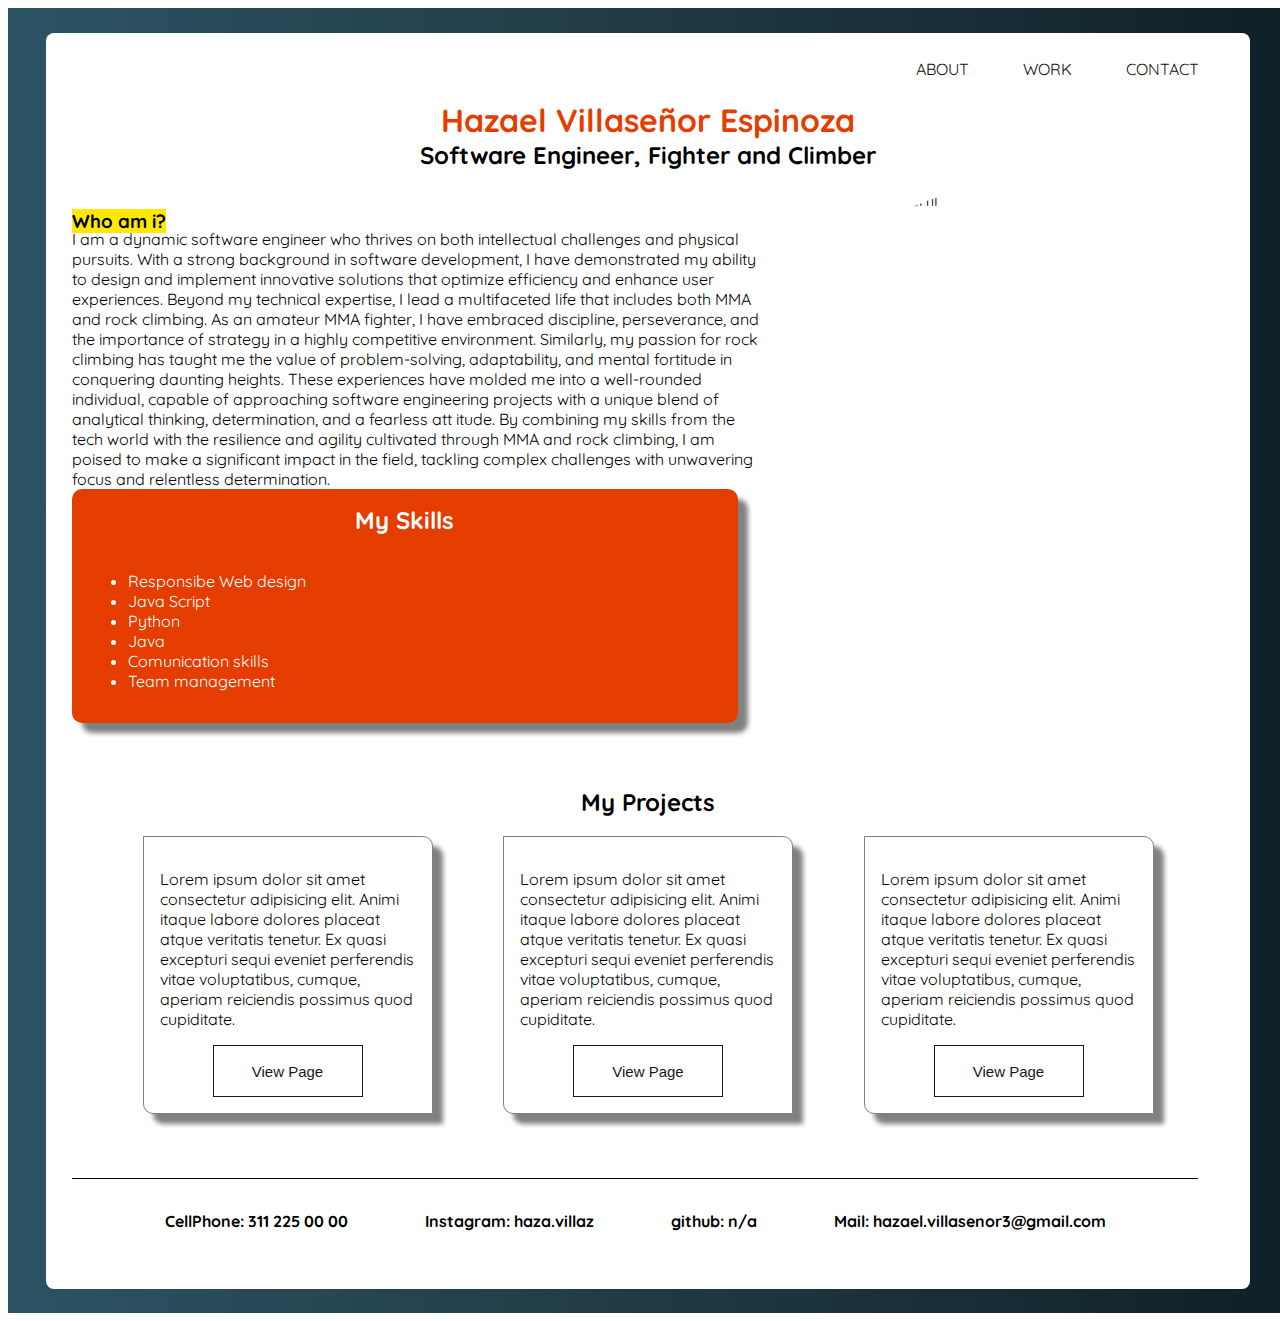
==== index.html @ 08d41eda "Add files via upload" ====
<!DOCTYPE html>
<html lang="en">
<head>
    <meta charset="UTF-8">
    <meta http-equiv="X-UA-Compatible" content="IE=edge">
    <meta name="viewport" content="width=device-width, initial-scale=1.0">
    <link rel="stylesheet" href="https://necolas.github.io/normalize.css/8.0.1/normalize.css">
    <link rel="preconnect" href="https://fonts.googleapis.com">
    <link rel="preconnect" href="https://fonts.gstatic.com" crossorigin>
    <link href="https://fonts.googleapis.com/css2?family=Quicksand:wght@300&display=swap" rel="stylesheet">
    <link rel="stylesheet" href="main.css">
    <title>Hazael Villaseñor</title>
</head>
<body>
    <div class="container">
        <div class="content">
            <div class="header">
                <div class="menu">
                  <a href="#About" class="link">
                    <div class="title">About</div>
                    <div class="bar"></div>
                  </a>
                  <a href="#Projects" class="link">
                    <div class="title">Work</div>
                    <div class="bar"></div>
                  </a>
                  <a href="#contact" class="link">
                    <div class="title">Contact</div>
                    <div class="bar"></div>
                  </a>
                </div>
              </div>
            <h1>Hazael Villaseñor Espinoza</h1>
            <h2>Software Engineer, Fighter and Climber</h2>
        <div class="text_container">
                <h3>Who am i?</h3>  
            <p id="intro">I am a dynamic software engineer who thrives on 
                both intellectual challenges and physical pursuits. 
                With a strong background in software development, I 
                have demonstrated my ability to design and implement 
                innovative solutions that optimize efficiency and enhance
                user experiences. Beyond my technical expertise, I lead a 
                multifaceted life that includes both MMA and rock climbing. 
                As an amateur MMA fighter, I have embraced discipline, perseverance,
                and the importance of strategy in a highly competitive environment. 
                Similarly, my passion for rock climbing has taught me the value of 
                problem-solving, adaptability, and mental fortitude in conquering 
                daunting heights. These experiences have molded me into a well-rounded 
                individual, capable of approaching software engineering projects with a
                unique blend of analytical thinking, determination, and a fearless att
                itude. By combining my skills from the tech world with the
                resilience and agility cultivated through MMA and rock climbing,
                I am poised to make a significant impact in the field, tackling
                complex challenges with unwavering focus and relentless determination.
            </p>
            <img src="assets/images/PROFILE.jpeg" alt="foto de perfil" class="foto_perfil">
        </div> 
            <section id="skills">
                <h2>My Skills</h2>
                <ul>
                    <li>Responsibe Web design</li>
                    <li>Java Script</li>
                    <li>Python</li>
                    <li>Java</li>
                    <li>Comunication skills</li>
                    <li>Team management</li>
                </ul>
            </section>
            <section id="Projects">
                <h2>My Projects</h2>
                <div id="divProjects">
                <div class="project_obj">
                    <p>Lorem ipsum dolor sit amet consectetur adipisicing elit. Animi itaque labore dolores placeat atque veritatis tenetur. Ex quasi excepturi sequi eveniet perferendis vitae voluptatibus, cumque, aperiam reiciendis possimus quod cupiditate.</p>
                    <a href="">
                        <button class="button-57" role="button"><span class="text">View Page</span><span>View Page</span></button>
                    </a>
                </div>   
                <div class="project_obj">
                    <p>Lorem ipsum dolor sit amet consectetur adipisicing elit. Animi itaque labore dolores placeat atque veritatis tenetur. Ex quasi excepturi sequi eveniet perferendis vitae voluptatibus, cumque, aperiam reiciendis possimus quod cupiditate.</p>
                    <a href="">
                        <button class="button-57" role="button"><span class="text">View Page</span><span>View Page</span></button>
                    </a>
                </div> 
                <div class="project_obj">
                    <p>Lorem ipsum dolor sit amet consectetur adipisicing elit. Animi itaque labore dolores placeat atque veritatis tenetur. Ex quasi excepturi sequi eveniet perferendis vitae voluptatibus, cumque, aperiam reiciendis possimus quod cupiditate.</p>
                    <a href="">
                        <button class="button-57" role="button"><span class="text">View Page</span><span>View Page</span></button>
                    </a>
                </div>
            </div>     
            </section>
            <section id="contact">
                    <b><p>CellPhone: 311 225 00 00</p></b>
                    <b><p>Instagram: haza.villaz</p></b>
                    <b><p>github: n/a</p></b> 
                    <b><p>Mail: hazael.villasenor3@gmail.com </p></b>
            </section>
        </div>  
    </div>
</body>
</html>
---- main.css ----
html{
    font-family: 'Quicksand', sans-serif;


}
.container{
    display: flex;
    max-height: none;
    height: 100vw;
    width: 100vw;
    justify-content: center;
    align-items:first baseline;
    padding-top: 2%;
    background: #0F2027;  /* fallback for old browsers */
    background: -webkit-linear-gradient(to right, #2C5364, #203A43, #0F2027);  /* Chrome 10-25, Safari 5.1-6 */
    background: linear-gradient(to right, #2C5364, #203A43, #0F2027); /* W3C, IE 10+/ Edge, Firefox 16+, Chrome 26+, Opera 12+, Safari 7+ */
}

.content{
    padding: 2%;
    background-color: #fff;
    width: 90%;
    height: auto;
    border-radius: 8px;
    display: flex;
    flex-direction: column;
    
}   

h1{
    color: #E53D00;
    /*font-family: 'Roboto', sans-serif;*/
    margin-bottom: 0%;
    text-align: center;
}
h2{
    margin-top: 0%;
    text-align: center;
}

.text_container{
    display: flex;
}
h3{
    position: absolute;
    display: inline-block;
    background-color: #FFE900;
    
}

#intro{
    width: 60%;
    margin-top: 3vw;
    margin-right: 5vw;
   margin-bottom: 0;

}

.foto_perfil{
    border-radius: 50%;
    width: 25vw;
    float: right;
    
    
}

.buttons{
    display: flex;
    flex-direction: row;
    justify-content: space-between;
    margin: 0 10% 0 10%;
  
}
.paragraph{
    padding-left: 3vw;
    display: flex;
    flex-direction: row;
    justify-content: space-evenly;
    text-align: center;
}

#skills{
    display: flex;
    flex-direction: column;
    background-color: #E53D00;
    color: #fff;
    padding: 1em;
    margin: 0 0 4em 0;
    width: 55%;
    border-radius: 10px;
    border-left: 50%;
    box-shadow: 10px 10px 5px gray;

    
}

#divProjects{
  display: flex;
  flex-direction: row;
  justify-content: space-evenly;
  
}
.project_obj{
  border: solid 1px grey;
  width: 20vw;
  padding: 1em;
  display: flex;
  flex-direction: column;
  justify-content: center;
  align-items: center;
  border-radius: 0 10px 0 10px;
  box-shadow: 10px 10px 5px gray;
}



#contact{
    height: auto;
    margin-top: 2%;
    padding: 1em;
    color: black;
    border-top: solid 1px;
    margin: 4em 0 0 0 ;
    width: 95%;
    max-width: 100%;
    display: flex;
    justify-content: space-evenly ;
}

/* CSS */
.button-57 {
  position: relative;
  overflow: hidden;
  border: 1px solid #18181a;
  color: #18181a;
  display: inline-block;
  font-size: 15px;
  line-height: 15px;
  padding: 18px 18px 17px;
  text-decoration: none;
  cursor: pointer;
  background: #fff;
  user-select: none;
  -webkit-user-select: none;
  touch-action: manipulation;
  width: 10em;
}

.button-57 span:first-child {
  position: relative;
  transition: color 600ms cubic-bezier(0.48, 0, 0.12, 1);
  z-index: 10;
}

.button-57 span:last-child {
  color: white;
  display: block;
  position: absolute;
  bottom: 0;
  transition: all 500ms cubic-bezier(0.48, 0, 0.12, 1);
  z-index: 100;
  opacity: 0;
  top: 50%;
  left: 50%;
  transform: translateY(225%) translateX(-50%);
  height: 14px;
  line-height: 13px;
}

.button-57:after {
  content: "";
  position: absolute;
  bottom: -50%;
  left: 0;
  width: 100%;
  height: 100%;
  background-color: #69995d;
  transform-origin: bottom center;
  transition: transform 600ms cubic-bezier(0.48, 0, 0.12, 1);
  transform: skewY(9.3deg) scaleY(0);
  z-index: 50;
}

.button-57:hover:after {
  transform-origin: bottom center;
  transform: skewY(9.3deg) scaleY(2);
}

.button-57:hover span:last-child {
  transform: translateX(-50%) translateY(-100%);
  opacity: 1;
  transition: all 900ms cubic-bezier(0.48, 0, 0.12, 1);
}

.header {
    width: 100%;
    text-align: right;
    position: relative;
  }
  
  .link {
    display: inline-block;
    padding: 0px 0;
    margin: 0px 25px;
    position: relative;
    text-decoration: none;
    text-transform: uppercase;
    color: #0f0f0f;
    
    .bar {
      width: 100%;
      display: inline-block;
      border-bottom: 5px solid black;
      position: absolute;
      bottom: 0;
      left: 0;
      opacity: 0;
      transition: all 300ms;
    }
    
    &:hover {
      .bar {
        opacity: 1;
        bottom: 5px;
      }
    }
  }
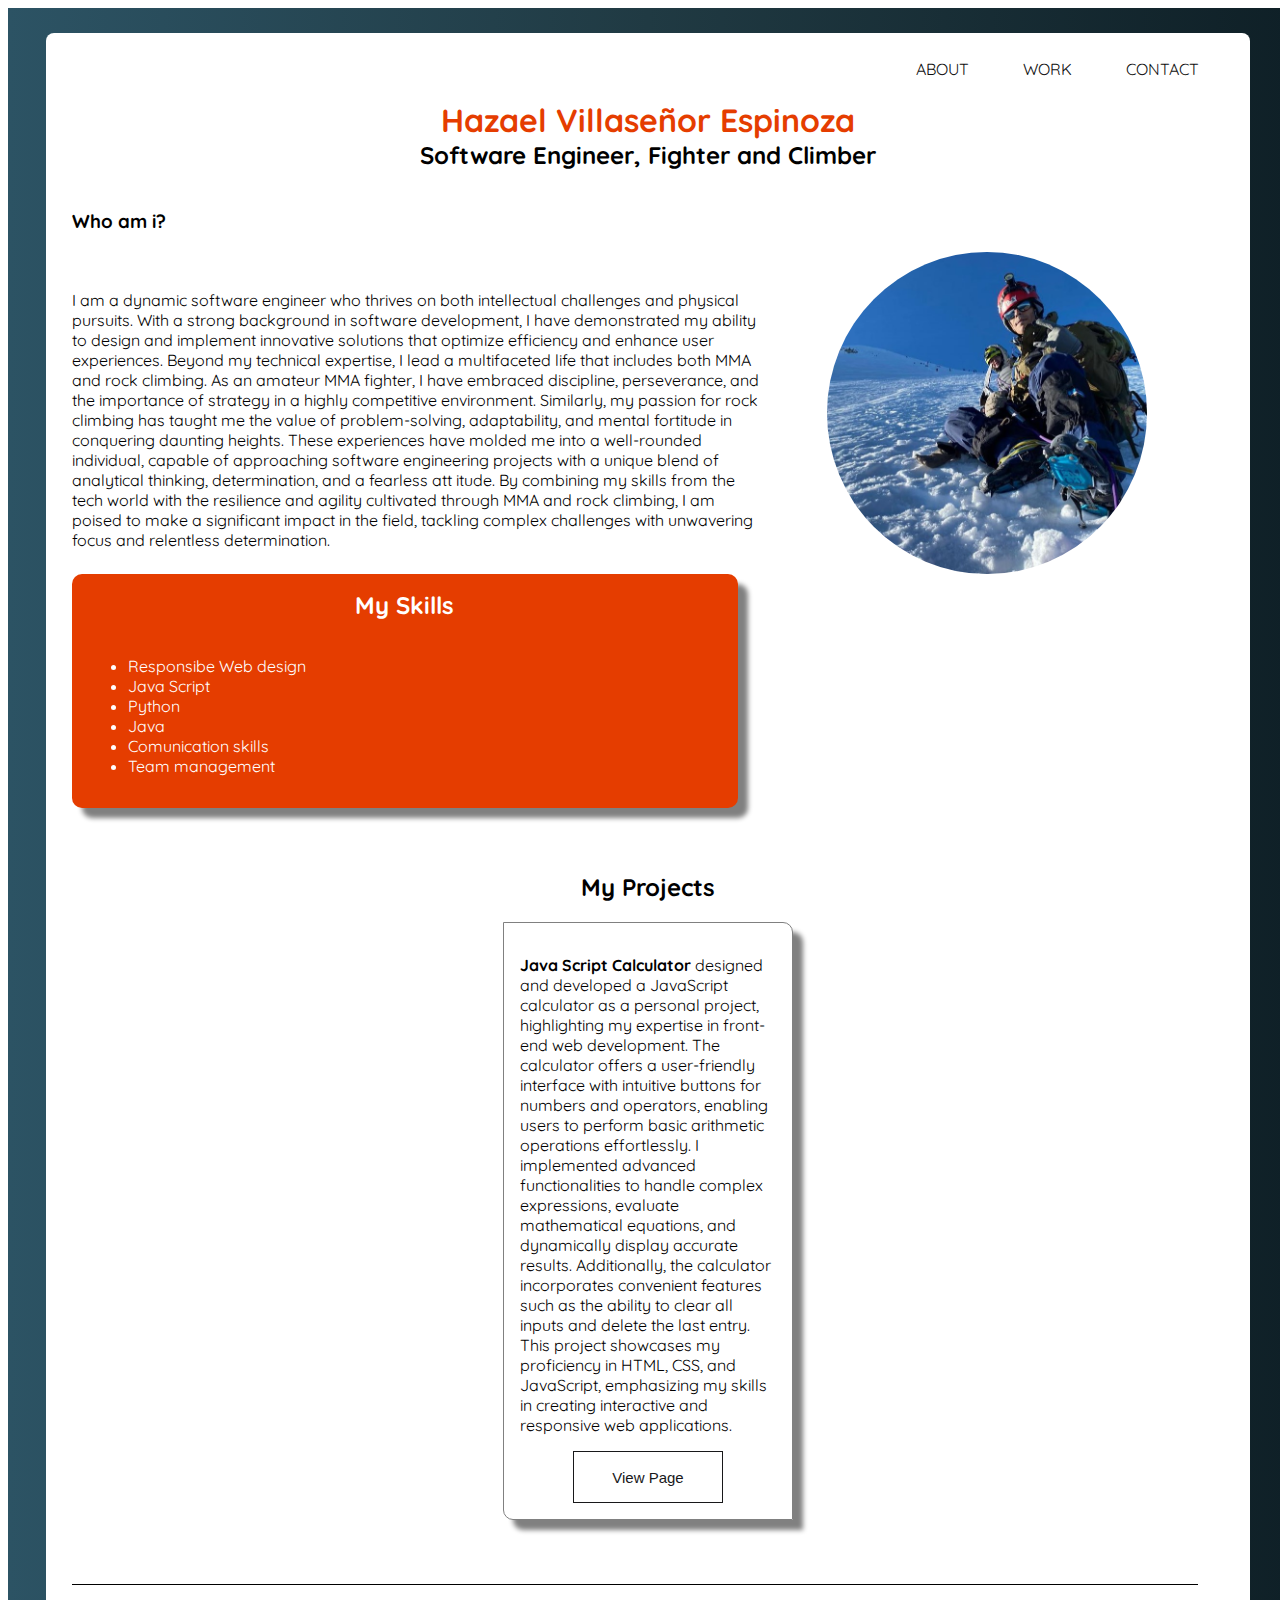
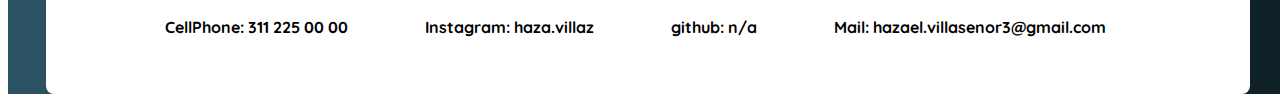
==== commit be6fb756: "added calculator" ====
--- a/index.html
+++ b/index.html
@@ -32,8 +32,8 @@
               </div>
             <h1>Hazael Villaseñor Espinoza</h1>
             <h2>Software Engineer, Fighter and Climber</h2>
+            <h3>Who am i?</h3>  
         <div class="text_container">
-                <h3>Who am i?</h3>  
             <p id="intro">I am a dynamic software engineer who thrives on 
                 both intellectual challenges and physical pursuits. 
                 With a strong background in software development, I 
@@ -55,6 +55,7 @@
             </p>
             <img src="assets/images/PROFILE.jpeg" alt="foto de perfil" class="foto_perfil">
         </div> 
+        <div class="skills_container">
             <section id="skills">
                 <h2>My Skills</h2>
                 <ul>
@@ -66,16 +67,18 @@
                     <li>Team management</li>
                 </ul>
             </section>
+        </div>
             <section id="Projects">
                 <h2>My Projects</h2>
                 <div id="divProjects">
                 <div class="project_obj">
-                    <p>Lorem ipsum dolor sit amet consectetur adipisicing elit. Animi itaque labore dolores placeat atque veritatis tenetur. Ex quasi excepturi sequi eveniet perferendis vitae voluptatibus, cumque, aperiam reiciendis possimus quod cupiditate.</p>
-                    <a href="">
+                    <p><b>Java Script Calculator</b> designed and developed a JavaScript calculator as a personal project, highlighting my expertise in front-end web development. The calculator offers a user-friendly interface with intuitive buttons for numbers and operators, enabling users to perform basic arithmetic operations effortlessly.
+                         I implemented advanced functionalities to handle complex expressions, evaluate mathematical equations, and dynamically display accurate results. Additionally, the calculator incorporates convenient features such as the ability to clear all inputs and delete the last entry. This project showcases my proficiency in HTML, CSS, and JavaScript, emphasizing my skills in creating interactive and responsive web applications.</p>
+                    <a href="calculator.html">
                         <button class="button-57" role="button"><span class="text">View Page</span><span>View Page</span></button>
                     </a>
                 </div>   
-                <div class="project_obj">
+                <!--<div class="project_obj">
                     <p>Lorem ipsum dolor sit amet consectetur adipisicing elit. Animi itaque labore dolores placeat atque veritatis tenetur. Ex quasi excepturi sequi eveniet perferendis vitae voluptatibus, cumque, aperiam reiciendis possimus quod cupiditate.</p>
                     <a href="">
                         <button class="button-57" role="button"><span class="text">View Page</span><span>View Page</span></button>
@@ -86,7 +89,8 @@
                     <a href="">
                         <button class="button-57" role="button"><span class="text">View Page</span><span>View Page</span></button>
                     </a>
-                </div>
+                </div> 
+            -->
             </div>     
             </section>
             <section id="contact">
--- a/main.css
+++ b/main.css
@@ -6,7 +6,7 @@
 .container{
     display: flex;
     max-height: none;
-    height: 100vw;
+    height: 100%;
     width: 100vw;
     justify-content: center;
     align-items:first baseline;
@@ -40,19 +40,46 @@
 
 .text_container{
     display: flex;
-}
-h3{
-    position: absolute;
-    display: inline-block;
-    background-color: #FFE900;
-    
+    flex-direction: row;
+}
+@media (max-width: 1132px) {
+  .text_container {
+    flex-direction: column;
+    justify-content: center;
+    align-items: center;
+    /* Additional styles */
+  }
+  #intro {
+    width: 100%;
+  }
+  .foto_perfil{
+    margin: 3em;
+    min-width: 50%;
+  }
+  .skills_container{
+    display: flex;
+    flex-direction: column;
+    justify-content: center;
+    align-items: center;
+  }
+  #Projects{
+    display: flex;
+    flex-direction: column;
+  }
+  #divProjects{
+    display: flex;
+    flex-direction: column;
+    justify-content: space-evenly;
+    
+  }
+  
 }
 
 #intro{
     width: 60%;
     margin-top: 3vw;
     margin-right: 5vw;
-   margin-bottom: 0;
+    margin-bottom: 0;
 
 }
 
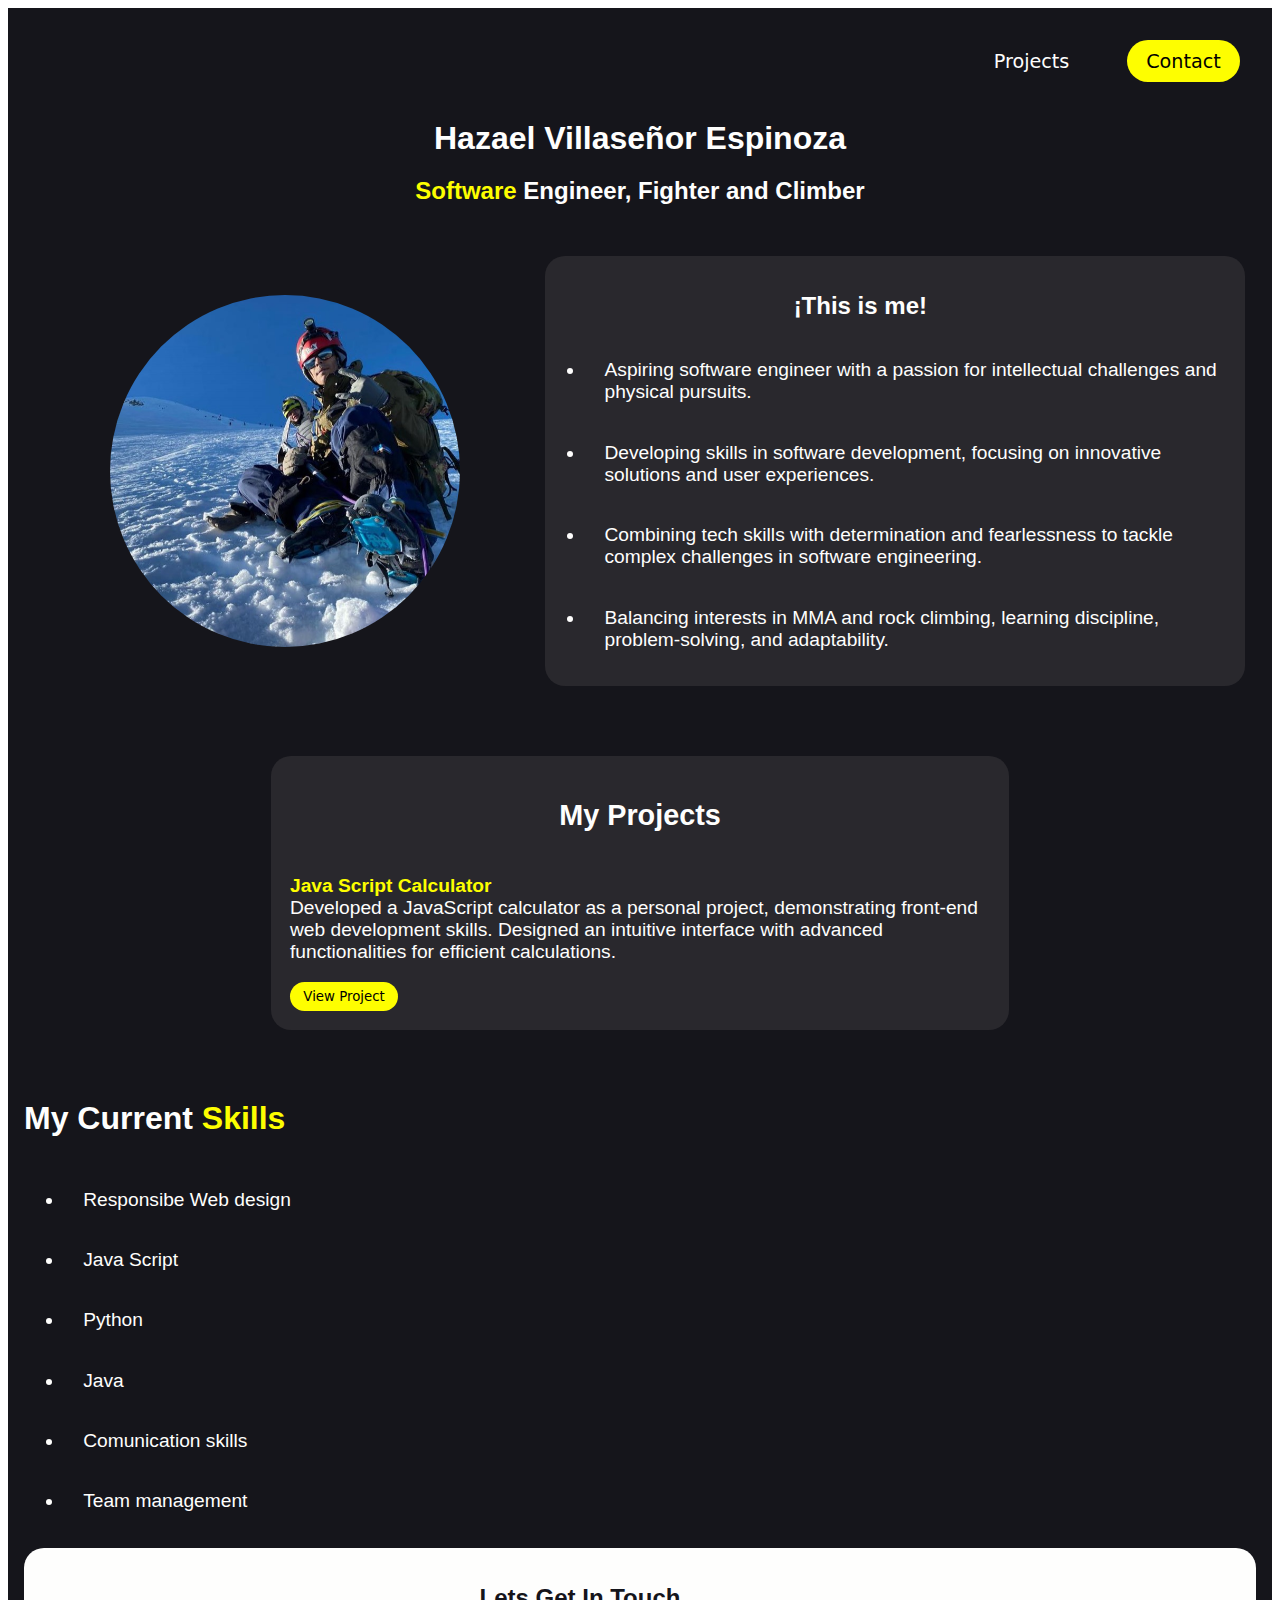
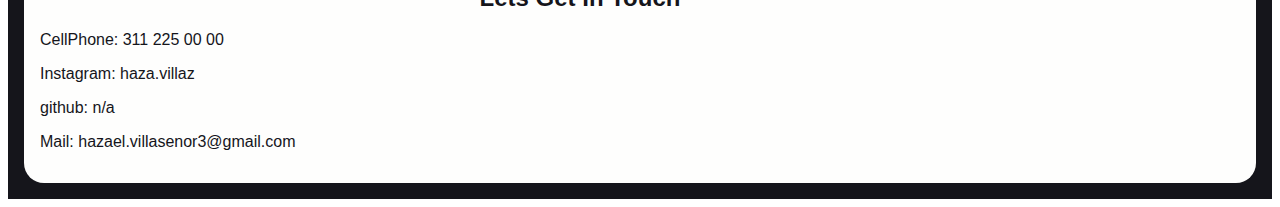
==== commit e09a17fc: "new image" ====
--- a/index.html
+++ b/index.html
@@ -16,48 +16,48 @@
         <div class="content">
             <div class="header">
                 <div class="menu">
-                  <a href="#About" class="link">
-                    <div class="title">About</div>
-                    <div class="bar"></div>
-                  </a>
-                  <a href="#Projects" class="link">
-                    <div class="title">Work</div>
-                    <div class="bar"></div>
-                  </a>
-                  <a href="#contact" class="link">
-                    <div class="title">Contact</div>
-                    <div class="bar"></div>
-                  </a>
+                    <a class="nav" href="#divProjects">Projects</a>
+                    <a href="#contact" class="nav" id="contact_button">Contact</a>
                 </div>
-              </div>
-            <h1>Hazael Villaseñor Espinoza</h1>
-            <h2>Software Engineer, Fighter and Climber</h2>
-            <h3>Who am i?</h3>  
-        <div class="text_container">
-            <p id="intro">I am a dynamic software engineer who thrives on 
-                both intellectual challenges and physical pursuits. 
-                With a strong background in software development, I 
-                have demonstrated my ability to design and implement 
-                innovative solutions that optimize efficiency and enhance
-                user experiences. Beyond my technical expertise, I lead a 
-                multifaceted life that includes both MMA and rock climbing. 
-                As an amateur MMA fighter, I have embraced discipline, perseverance,
-                and the importance of strategy in a highly competitive environment. 
-                Similarly, my passion for rock climbing has taught me the value of 
-                problem-solving, adaptability, and mental fortitude in conquering 
-                daunting heights. These experiences have molded me into a well-rounded 
-                individual, capable of approaching software engineering projects with a
-                unique blend of analytical thinking, determination, and a fearless att
-                itude. By combining my skills from the tech world with the
-                resilience and agility cultivated through MMA and rock climbing,
-                I am poised to make a significant impact in the field, tackling
-                complex challenges with unwavering focus and relentless determination.
-            </p>
-            <img src="assets/images/PROFILE.jpeg" alt="foto de perfil" class="foto_perfil">
-        </div> 
+            </div>
+            <div class="title">  
+                <h1>Hazael Villaseñor Espinoza</h1>
+                <h2><b>Software</b> Engineer, Fighter and Climber</h2>
+            </div>
+            <div class="merger">
+                <div class="profile_container">
+                <img src="assets/images/PROFILE.jpeg" alt="foto de perfil" class="foto_perfil">
+                </div> 
+                <div class="text_container">
+            <h2>¡This is me!</h2>  
+            <ul>
+                <li>Aspiring software engineer with a passion for intellectual challenges and physical pursuits.</li>
+                <li>Developing skills in software development, focusing on innovative solutions and user experiences.</li>
+                <li>Combining tech skills with determination and fearlessness to tackle complex challenges in software engineering.</li>
+                <li>Balancing interests in MMA and rock climbing, learning discipline, problem-solving, and adaptability.</li>
+            </ul>   
+                </div>
+            </div>
+            <div class="merger"> 
+            <section id="Projects" class="text_container">
+            <h2>My Projects</h2>
+            <div id="divProjects">
+                <div class="project_obj">
+                    <p><b>Java Script Calculator</b></br>Developed a JavaScript calculator
+                         as a personal project, demonstrating front-end web development skills.
+                          Designed an intuitive interface with advanced functionalities for efficient 
+                          calculations.</p>
+                    <a href="calculator.html">
+                    <button class="main_button">View Project</button>
+                    </a>
+                </div>   
+            </div>     
+            </section>
+        </div>   
+            
         <div class="skills_container">
             <section id="skills">
-                <h2>My Skills</h2>
+                <h3>My Current <b>Skills</b></h3>
                 <ul>
                     <li>Responsibe Web design</li>
                     <li>Java Script</li>
@@ -68,36 +68,14 @@
                 </ul>
             </section>
         </div>
-            <section id="Projects">
-                <h2>My Projects</h2>
-                <div id="divProjects">
-                <div class="project_obj">
-                    <p><b>Java Script Calculator</b> designed and developed a JavaScript calculator as a personal project, highlighting my expertise in front-end web development. The calculator offers a user-friendly interface with intuitive buttons for numbers and operators, enabling users to perform basic arithmetic operations effortlessly.
-                         I implemented advanced functionalities to handle complex expressions, evaluate mathematical equations, and dynamically display accurate results. Additionally, the calculator incorporates convenient features such as the ability to clear all inputs and delete the last entry. This project showcases my proficiency in HTML, CSS, and JavaScript, emphasizing my skills in creating interactive and responsive web applications.</p>
-                    <a href="calculator.html">
-                        <button class="button-57" role="button"><span class="text">View Page</span><span>View Page</span></button>
-                    </a>
-                </div>   
-                <!--<div class="project_obj">
-                    <p>Lorem ipsum dolor sit amet consectetur adipisicing elit. Animi itaque labore dolores placeat atque veritatis tenetur. Ex quasi excepturi sequi eveniet perferendis vitae voluptatibus, cumque, aperiam reiciendis possimus quod cupiditate.</p>
-                    <a href="">
-                        <button class="button-57" role="button"><span class="text">View Page</span><span>View Page</span></button>
-                    </a>
-                </div> 
-                <div class="project_obj">
-                    <p>Lorem ipsum dolor sit amet consectetur adipisicing elit. Animi itaque labore dolores placeat atque veritatis tenetur. Ex quasi excepturi sequi eveniet perferendis vitae voluptatibus, cumque, aperiam reiciendis possimus quod cupiditate.</p>
-                    <a href="">
-                        <button class="button-57" role="button"><span class="text">View Page</span><span>View Page</span></button>
-                    </a>
-                </div> 
-            -->
-            </div>     
-            </section>
             <section id="contact">
-                    <b><p>CellPhone: 311 225 00 00</p></b>
-                    <b><p>Instagram: haza.villaz</p></b>
-                    <b><p>github: n/a</p></b> 
-                    <b><p>Mail: hazael.villasenor3@gmail.com </p></b>
+                <div class="contact_div">
+                    <h2 id="contact_header">Lets Get In Touch</h2>
+                    <p class="contact_data">CellPhone: 311 225 00 00</p>
+                    <p class="contact_data">Instagram: haza.villaz</p>
+                    <p class="contact_data">github: n/a</p>
+                    <p class="contact_data">Mail: hazael.villasenor3@gmail.com </p>
+                </div>
             </section>
         </div>  
     </div>
--- a/main.css
+++ b/main.css
@@ -1,254 +1,161 @@
+:root{
+  --text: #fefefd;
+  --background: #15151b;
+  --primary: #fefe00;
+  --secondary: #29282d;
+  --accent: #fdfe00;
+}
 html{
-    font-family: 'Quicksand', sans-serif;
-
-
+  font-family: Arial, Helvetica, sans-serif;
+  color: var(--text);
 }
 .container{
-    display: flex;
-    max-height: none;
-    height: 100%;
-    width: 100vw;
-    justify-content: center;
-    align-items:first baseline;
-    padding-top: 2%;
-    background: #0F2027;  /* fallback for old browsers */
-    background: -webkit-linear-gradient(to right, #2C5364, #203A43, #0F2027);  /* Chrome 10-25, Safari 5.1-6 */
-    background: linear-gradient(to right, #2C5364, #203A43, #0F2027); /* W3C, IE 10+/ Edge, Firefox 16+, Chrome 26+, Opera 12+, Safari 7+ */
+  background-color: var(--background);
 }
 
 .content{
-    padding: 2%;
-    background-color: #fff;
-    width: 90%;
-    height: auto;
-    border-radius: 8px;
-    display: flex;
-    flex-direction: column;
-    
-}   
+  padding: 1em;
+  display: flex;
+  flex-direction: column;
+}
+
+.header{
+  display: flex;
+  flex-direction: row;
+  justify-content: space-evenly;
+  padding: 1em;
+}
+
+.menu{
+  display: flex;
+  flex-direction: row;
+  
+  align-items: center;
+  width: 100%;
+  justify-content: right;
+}
+
+.nav{
+  color: var(--text);
+  text-decoration: none;
+  padding: 0 3em;
+  font-size: larger;
+  font-weight: 500;
+  font-family: system-ui, -apple-system, BlinkMacSystemFont, 'Segoe UI', Roboto, Oxygen, Ubuntu, Cantarell, 'Open Sans', 'Helvetica Neue', sans-serif;
+}
+.nav:hover{
+  font-weight: 700;
+  cursor: pointer;
+}
+#contact_button{
+  background-color: var(--primary);
+  color: black;
+  width: auto;
+  padding: .5em 1em;
+  border-radius: 30px;
+}
+.title{
+  display: flex;
+  flex-direction: column;
+  align-items: center;
+
+}
 
 h1{
-    color: #E53D00;
-    /*font-family: 'Roboto', sans-serif;*/
-    margin-bottom: 0%;
-    text-align: center;
+  text-align: center;
+  color: var(--text);
+  width: 100%;
+  margin-bottom: 0;
+  font-size: xx-large;
 }
+
 h2{
-    margin-top: 0%;
-    text-align: center;
+  text-align: center;
+  color: var(--text);
+  width: 90%;
+  
+}
+h3{
+  color: var(--text);
+  font-size: xx-large;
+}
+
+p{
+  color: var(--text);
+}
+.profile_container{
+  display: flex;
+  flex-direction: column;
+  align-items: center;
+  
+}
+.foto_perfil{
+  width: 70%;
+  border-radius: 50%;
+  max-width: 500px;
+}
+b{
+  color: var(--accent);
 }
 
 .text_container{
-    display: flex;
-    flex-direction: row;
+  padding-top: 1em;
+  margin: 2em 0;
+  background-color: var(--secondary);
+  border-radius: 20px;
+  max-width: 700px;
 }
-@media (max-width: 1132px) {
-  .text_container {
-    flex-direction: column;
-    justify-content: center;
-    align-items: center;
-    /* Additional styles */
-  }
-  #intro {
-    width: 100%;
-  }
-  .foto_perfil{
-    margin: 3em;
-    min-width: 50%;
-  }
-  .skills_container{
-    display: flex;
-    flex-direction: column;
-    justify-content: center;
-    align-items: center;
-  }
-  #Projects{
-    display: flex;
-    flex-direction: column;
-  }
-  #divProjects{
-    display: flex;
-    flex-direction: column;
-    justify-content: space-evenly;
+li{
+  font-size: larger;
+  padding: 1em;
+}
+
+#Projects{
+  padding: 1em;
+  display: flex;
+  flex-direction: column;
+  align-items: center;
+  justify-content: center;
+  font-size: larger;
+}
+
+.main_button{
+  background-color: var(--primary);
+  color: black;
+  width: auto;
+  padding: .5em 1em;
+  border-radius: 30px;
+  border: none;
+  justify-self: center;
+  font-family: system-ui, -apple-system, BlinkMacSystemFont, 'Segoe UI', Roboto, Oxygen, Ubuntu, Cantarell, 'Open Sans', 'Helvetica Neue', sans-serif;
+}
+
+.main_button:hover{
+    font-weight: 700;
+    cursor: pointer;
     
-  }
   
 }
 
-#intro{
-    width: 60%;
-    margin-top: 3vw;
-    margin-right: 5vw;
-    margin-bottom: 0;
-
+.contact_div{
+  color: black ;
+  background-color: var(--text);
+  padding: 1em;
+  border-radius: 20px;
+}
+.contact_data{
+  color: #15151b;
+}
+#contact_header{
+  color: var(--background);
 }
 
-.foto_perfil{
-    border-radius: 50%;
-    width: 25vw;
-    float: right;
-    
-    
-}
-
-.buttons{
+@media only screen and (min-width: 768px){
+  .merger{
     display: flex;
     flex-direction: row;
-    justify-content: space-between;
-    margin: 0 10% 0 10%;
-  
-}
-.paragraph{
-    padding-left: 3vw;
-    display: flex;
-    flex-direction: row;
+    align-items: center;
+    flex-wrap: wrap;
     justify-content: space-evenly;
-    text-align: center;
-}
-
-#skills{
-    display: flex;
-    flex-direction: column;
-    background-color: #E53D00;
-    color: #fff;
-    padding: 1em;
-    margin: 0 0 4em 0;
-    width: 55%;
-    border-radius: 10px;
-    border-left: 50%;
-    box-shadow: 10px 10px 5px gray;
-
-    
-}
-
-#divProjects{
-  display: flex;
-  flex-direction: row;
-  justify-content: space-evenly;
-  
-}
-.project_obj{
-  border: solid 1px grey;
-  width: 20vw;
-  padding: 1em;
-  display: flex;
-  flex-direction: column;
-  justify-content: center;
-  align-items: center;
-  border-radius: 0 10px 0 10px;
-  box-shadow: 10px 10px 5px gray;
-}
-
-
-
-#contact{
-    height: auto;
-    margin-top: 2%;
-    padding: 1em;
-    color: black;
-    border-top: solid 1px;
-    margin: 4em 0 0 0 ;
-    width: 95%;
-    max-width: 100%;
-    display: flex;
-    justify-content: space-evenly ;
-}
-
-/* CSS */
-.button-57 {
-  position: relative;
-  overflow: hidden;
-  border: 1px solid #18181a;
-  color: #18181a;
-  display: inline-block;
-  font-size: 15px;
-  line-height: 15px;
-  padding: 18px 18px 17px;
-  text-decoration: none;
-  cursor: pointer;
-  background: #fff;
-  user-select: none;
-  -webkit-user-select: none;
-  touch-action: manipulation;
-  width: 10em;
-}
-
-.button-57 span:first-child {
-  position: relative;
-  transition: color 600ms cubic-bezier(0.48, 0, 0.12, 1);
-  z-index: 10;
-}
-
-.button-57 span:last-child {
-  color: white;
-  display: block;
-  position: absolute;
-  bottom: 0;
-  transition: all 500ms cubic-bezier(0.48, 0, 0.12, 1);
-  z-index: 100;
-  opacity: 0;
-  top: 50%;
-  left: 50%;
-  transform: translateY(225%) translateX(-50%);
-  height: 14px;
-  line-height: 13px;
-}
-
-.button-57:after {
-  content: "";
-  position: absolute;
-  bottom: -50%;
-  left: 0;
-  width: 100%;
-  height: 100%;
-  background-color: #69995d;
-  transform-origin: bottom center;
-  transition: transform 600ms cubic-bezier(0.48, 0, 0.12, 1);
-  transform: skewY(9.3deg) scaleY(0);
-  z-index: 50;
-}
-
-.button-57:hover:after {
-  transform-origin: bottom center;
-  transform: skewY(9.3deg) scaleY(2);
-}
-
-.button-57:hover span:last-child {
-  transform: translateX(-50%) translateY(-100%);
-  opacity: 1;
-  transition: all 900ms cubic-bezier(0.48, 0, 0.12, 1);
-}
-
-.header {
-    width: 100%;
-    text-align: right;
-    position: relative;
   }
-  
-  .link {
-    display: inline-block;
-    padding: 0px 0;
-    margin: 0px 25px;
-    position: relative;
-    text-decoration: none;
-    text-transform: uppercase;
-    color: #0f0f0f;
-    
-    .bar {
-      width: 100%;
-      display: inline-block;
-      border-bottom: 5px solid black;
-      position: absolute;
-      bottom: 0;
-      left: 0;
-      opacity: 0;
-      transition: all 300ms;
-    }
-    
-    &:hover {
-      .bar {
-        opacity: 1;
-        bottom: 5px;
-      }
-    }
-  }+}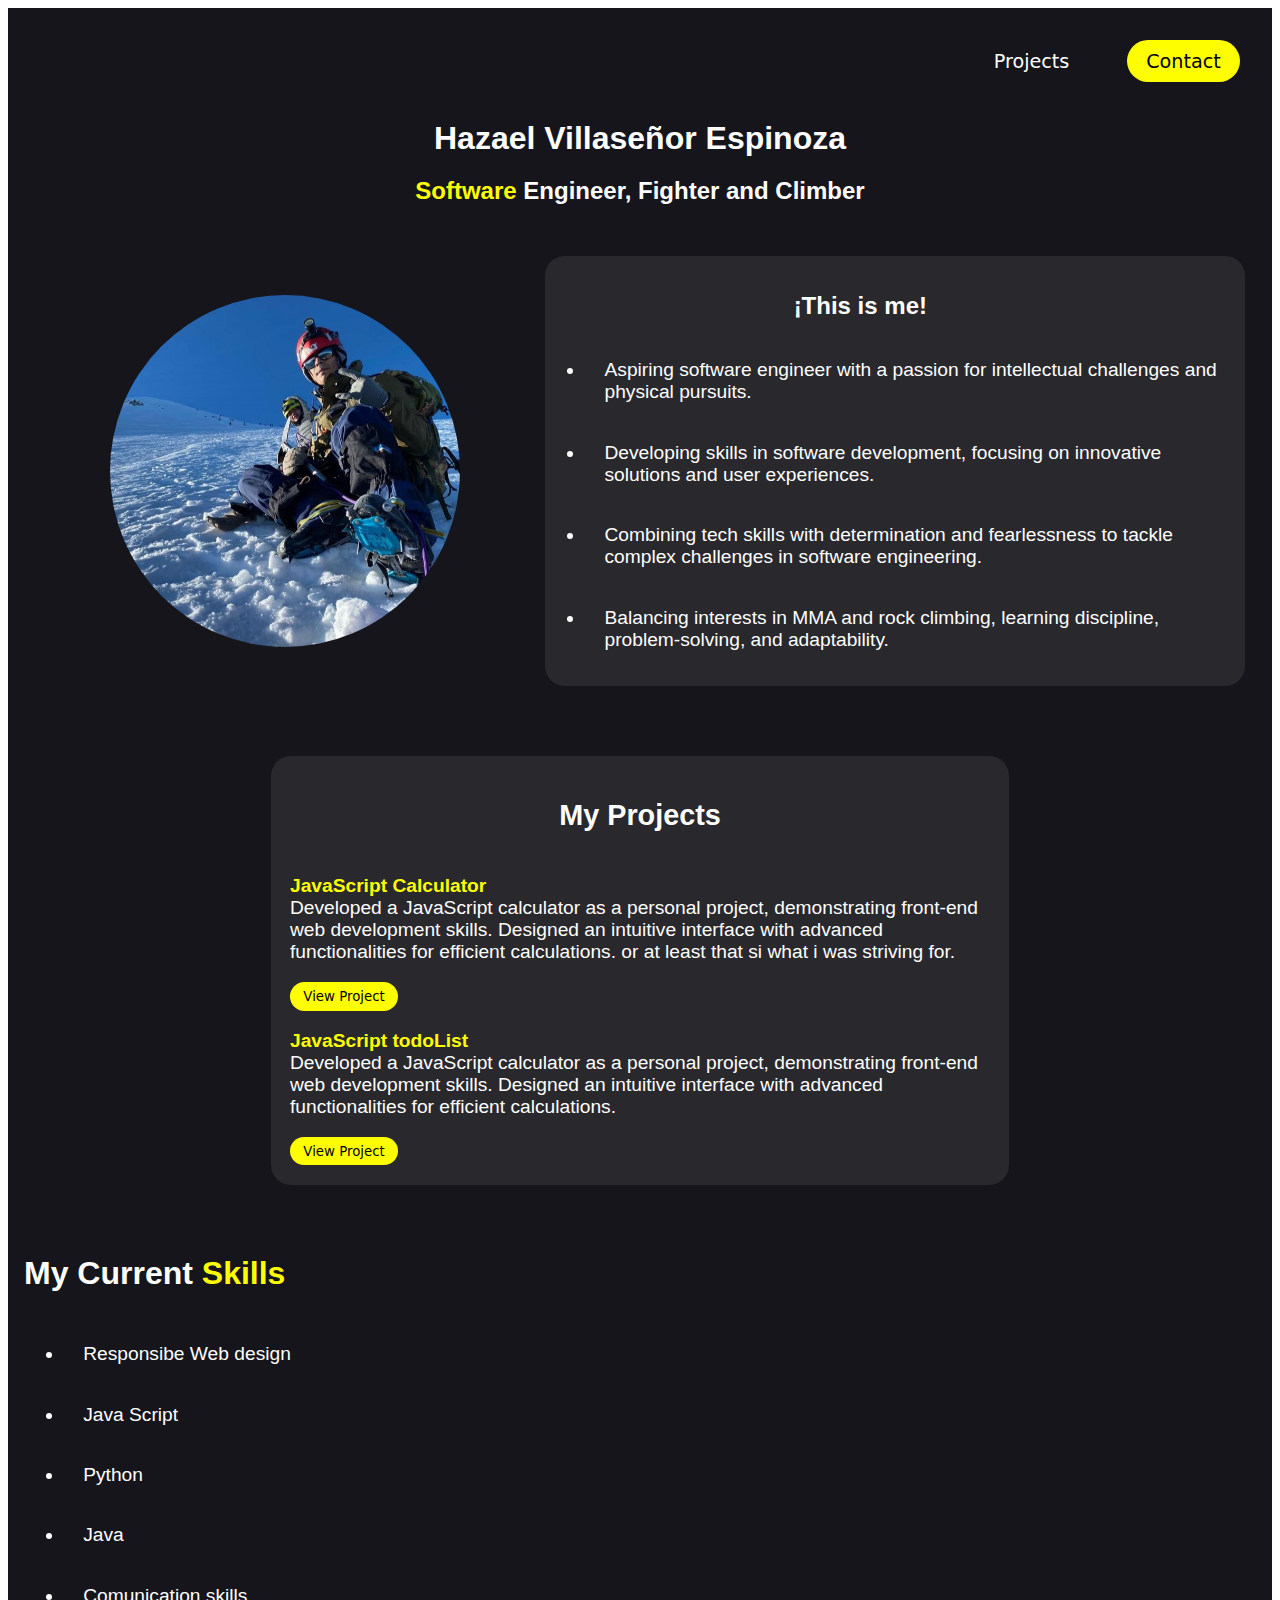
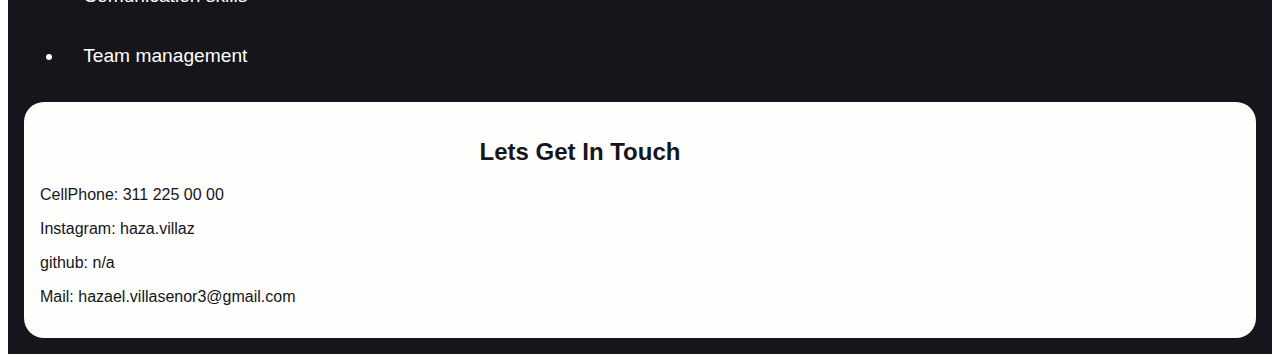
==== commit 4e038f68: "Update index.html" ====
--- a/index.html
+++ b/index.html
@@ -43,16 +43,26 @@
             <h2>My Projects</h2>
             <div id="divProjects">
                 <div class="project_obj">
-                    <p><b>Java Script Calculator</b></br>Developed a JavaScript calculator
+                    <p><b>JavaScript Calculator</b></br>Developed a JavaScript calculator
+                         as a personal project, demonstrating front-end web development skills.
+                          Designed an intuitive interface with advanced functionalities for efficient 
+                          calculations. or at least that si what i was striving for. </p>
+                    <a href="proyects/calculator/calculator.html">
+                    <button class="main_button">View Project</button>
+                    </a>
+                </div>
+                <div class="project_obj">
+                    <p><b>JavaScript todoList</b></br>Developed a JavaScript calculator
                          as a personal project, demonstrating front-end web development skills.
                           Designed an intuitive interface with advanced functionalities for efficient 
                           calculations.</p>
-                    <a href="calculator.html">
+                    <a href="proyects/todoList/main.html">
                     <button class="main_button">View Project</button>
                     </a>
-                </div>   
+                </div>      
             </div>     
             </section>
+            
         </div>   
             
         <div class="skills_container">
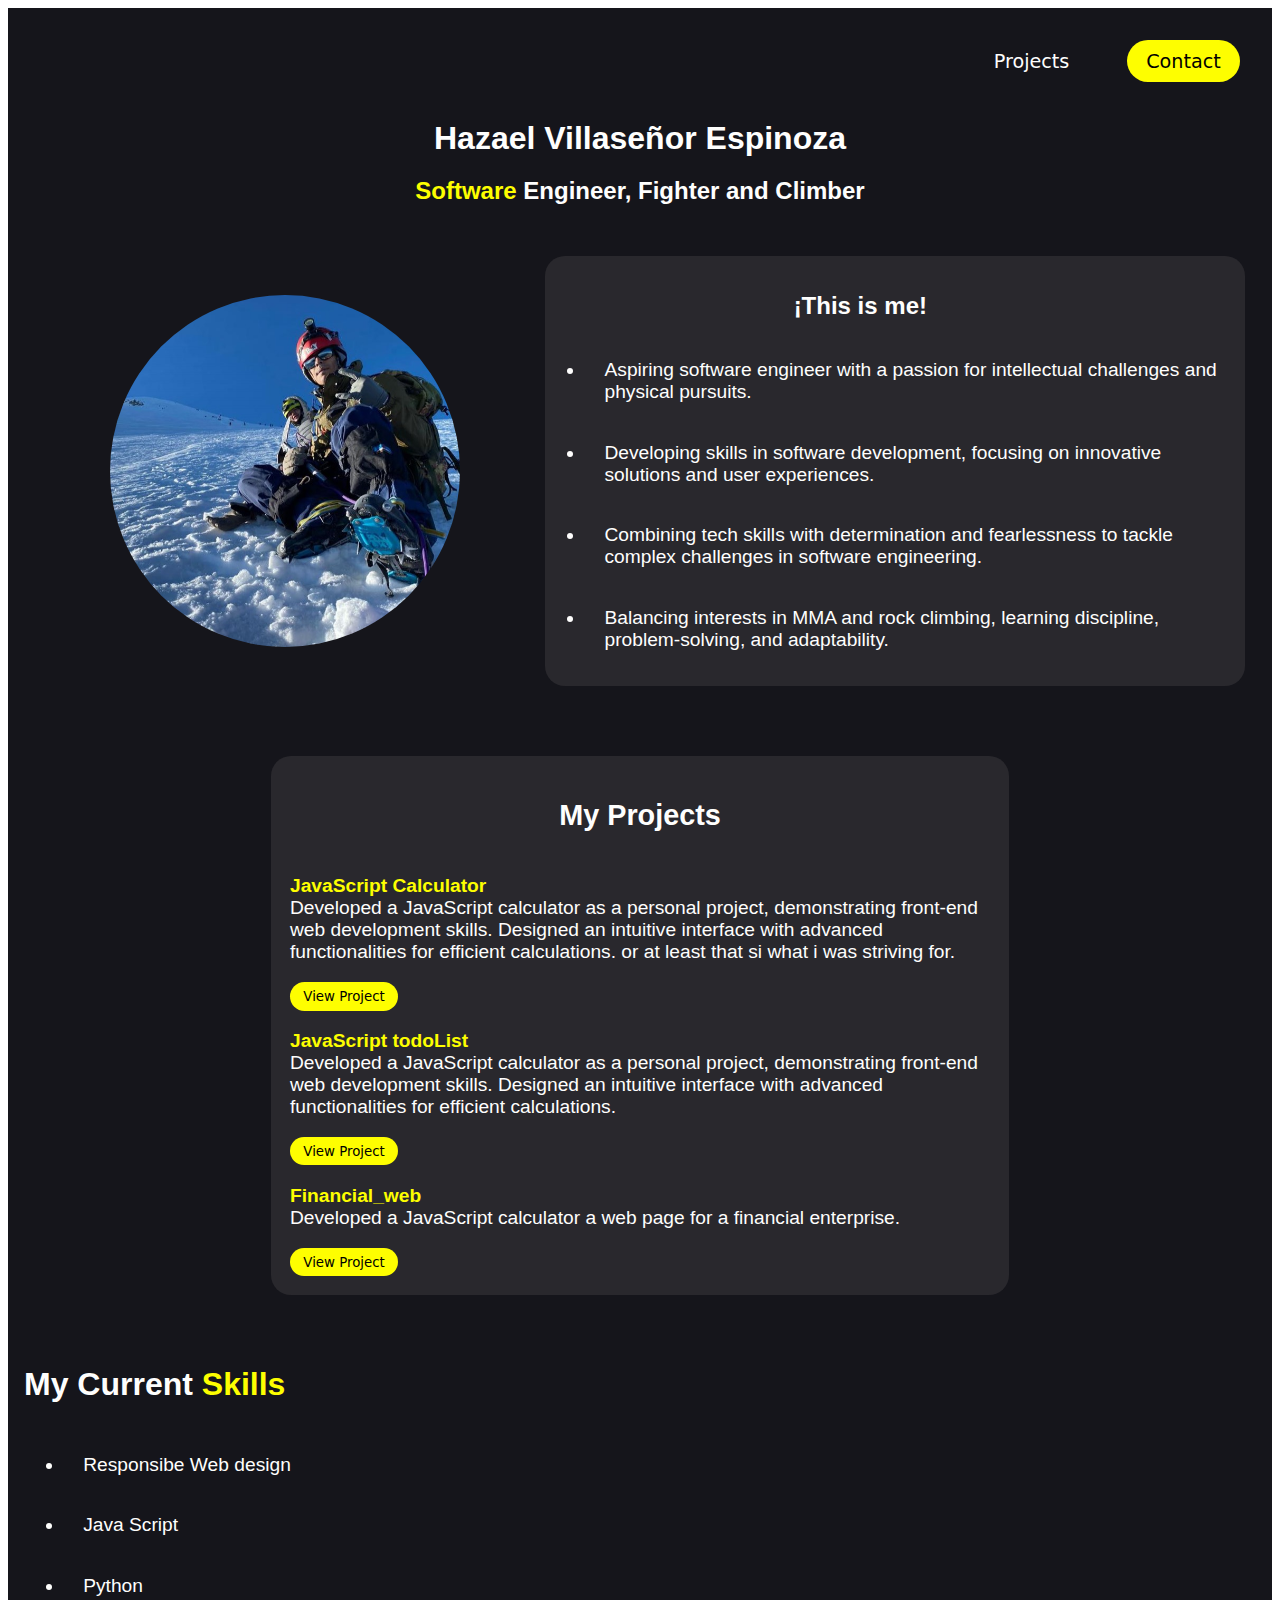
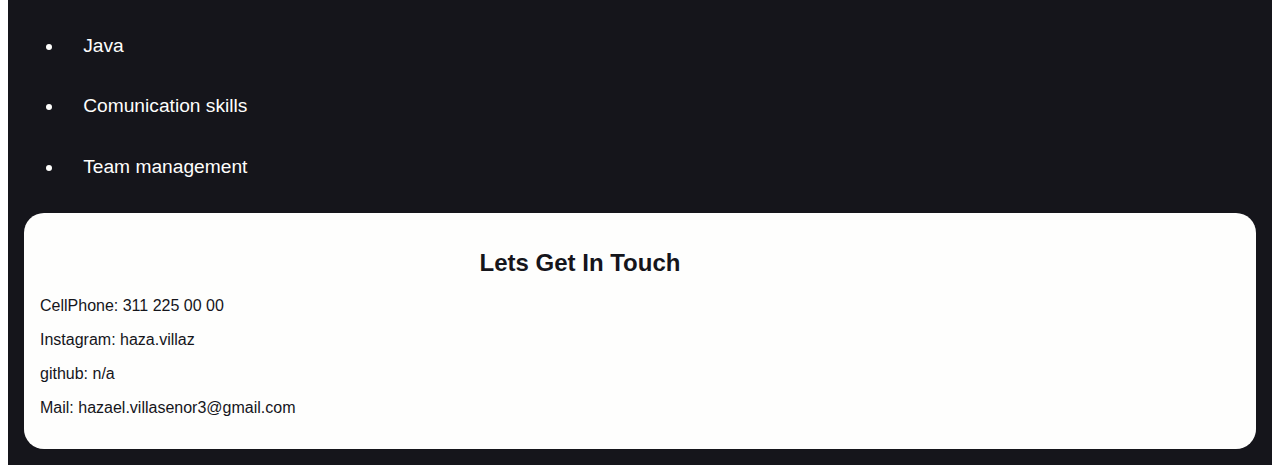
==== commit ba838403: "Update index.html" ====
--- a/index.html
+++ b/index.html
@@ -59,7 +59,14 @@
                     <a href="proyects/todoList/main.html">
                     <button class="main_button">View Project</button>
                     </a>
-                </div>      
+                </div>
+                <div class="project_obj">
+                    <p><b>Financial_web</b></br>Developed a JavaScript calculator
+                         a web page for a financial enterprise.</p>
+                    <a href="proyects/finter-html/index.html">
+                    <button class="main_button">View Project</button>
+                    </a>
+                </div>   
             </div>     
             </section>
             
@@ -90,4 +97,4 @@
         </div>  
     </div>
 </body>
-</html>+</html>
